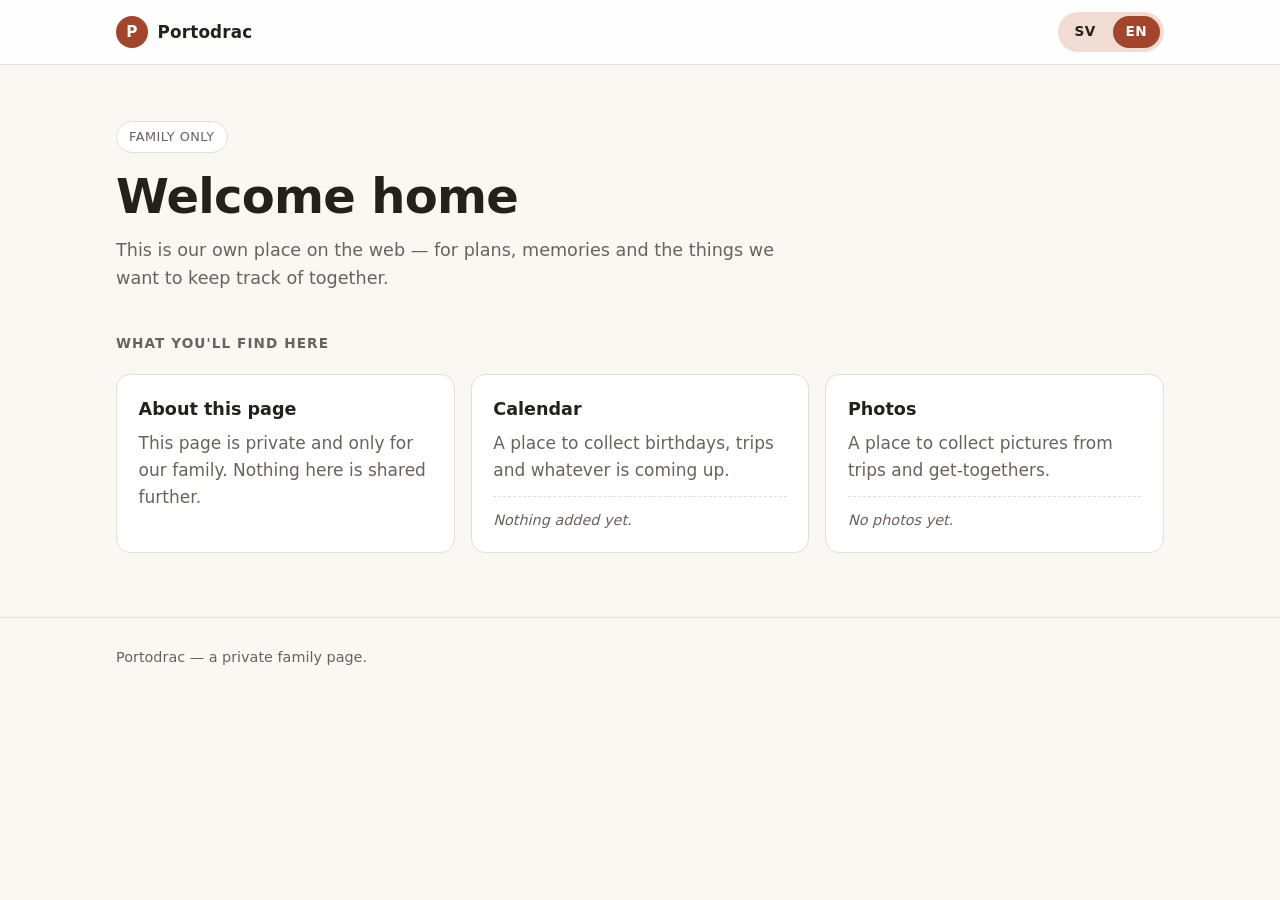
==== site/index.html @ 431704b5 "Skydda sajten med lösenordsinloggning via Netlify Flyttar sajten till site/ så att publiceringsmappe" ====
<!DOCTYPE html>
<html lang="sv">
<head>
  <meta charset="utf-8">
  <meta name="viewport" content="width=device-width, initial-scale=1">
  <meta name="robots" content="noindex, nofollow">
  <title>Portodrac</title>
  <meta name="description" content="Privat sida för familjen.">
  <link rel="stylesheet" href="css/style.css">
</head>
<body>
  <a class="skip-link" href="#main" data-i18n="a11y.skip">Hoppa till innehåll</a>

  <header class="site-header">
    <div class="wrap header-inner">
      <a class="brand" href="./">
        <span class="brand-mark" aria-hidden="true">P</span>
        <span class="brand-name">Portodrac</span>
      </a>

      <nav class="lang-switch" aria-label="Språk / Language">
        <button type="button" class="lang-btn" data-lang="sv" aria-pressed="true">SV</button>
        <button type="button" class="lang-btn" data-lang="en" aria-pressed="false">EN</button>
      </nav>
    </div>
  </header>

  <main id="main">
    <section class="hero wrap">
      <p class="badge" data-i18n="hero.badge">Endast för familjen</p>
      <h1 data-i18n="hero.title">Välkommen hem</h1>
      <p class="lead" data-i18n="hero.lead">Det här är vår egen plats på nätet — för planer, minnen och sådant vi vill hålla reda på tillsammans.</p>
    </section>

    <section class="cards wrap" aria-labelledby="cards-heading">
      <h2 id="cards-heading" class="section-title" data-i18n="sections.title">Det här finns här</h2>

      <article class="card">
        <h3 data-i18n="about.title">Om sidan</h3>
        <p data-i18n="about.text">Sidan är privat och bara till för oss i familjen. Inget här delas vidare.</p>
      </article>

      <article class="card">
        <h3 data-i18n="calendar.title">Kalender</h3>
        <p data-i18n="calendar.text">Här kan vi samla födelsedagar, resor och annat som är på gång.</p>
        <p class="placeholder" data-i18n="calendar.placeholder">Inget inlagt än.</p>
      </article>

      <article class="card">
        <h3 data-i18n="photos.title">Bilder</h3>
        <p data-i18n="photos.text">Här kan vi samla bilder från resor och träffar.</p>
        <p class="placeholder" data-i18n="photos.placeholder">Inga bilder än.</p>
      </article>
    </section>
  </main>

  <footer class="site-footer">
    <div class="wrap">
      <p data-i18n="footer.text">Portodrac — en privat familjesida.</p>
    </div>
  </footer>

  <script src="js/i18n.js"></script>
  <script src="js/main.js"></script>
</body>
</html>
---- site/css/style.css ----
/* Portodrac — privat familjesida. Inga externa typsnitt eller beroenden. */

:root {
  --bg: #fbf7f2;
  --surface: #ffffff;
  --text: #24201c;
  --muted: #6b6259;
  --accent: #a3452b;
  --accent-soft: #f0dcd3;
  --border: #e6ddd4;
  --radius: 14px;
  --wrap: 68rem;
}

@media (prefers-color-scheme: dark) {
  :root {
    --bg: #17130f;
    --surface: #211b16;
    --text: #f2ebe4;
    --muted: #b0a49a;
    --accent: #e98a63;
    --accent-soft: #3a2a22;
    --border: #342b24;
  }
}

*,
*::before,
*::after {
  box-sizing: border-box;
}

html {
  -webkit-text-size-adjust: 100%;
}

body {
  margin: 0;
  background: var(--bg);
  color: var(--text);
  font-family: system-ui, -apple-system, "Segoe UI", Roboto, Helvetica, Arial, sans-serif;
  font-size: 1.0625rem;
  line-height: 1.6;
}

.wrap {
  width: 100%;
  max-width: var(--wrap);
  margin-inline: auto;
  padding-inline: 1.25rem;
}

/* Skiplänk, syns bara vid tangentbordsfokus */
.skip-link {
  position: absolute;
  left: -9999px;
  top: 0;
  background: var(--accent);
  color: #fff;
  padding: 0.6rem 1rem;
  border-radius: 0 0 var(--radius) 0;
  z-index: 10;
}

.skip-link:focus {
  left: 0;
}

/* Header */
.site-header {
  border-bottom: 1px solid var(--border);
  background: color-mix(in srgb, var(--surface) 88%, transparent);
  position: sticky;
  top: 0;
  backdrop-filter: blur(8px);
}

.header-inner {
  display: flex;
  align-items: center;
  justify-content: space-between;
  gap: 1rem;
  min-height: 4rem;
}

.brand {
  display: inline-flex;
  align-items: center;
  gap: 0.6rem;
  color: inherit;
  text-decoration: none;
  font-weight: 650;
  letter-spacing: 0.01em;
}

.brand-mark {
  display: grid;
  place-items: center;
  width: 2rem;
  height: 2rem;
  border-radius: 50%;
  background: var(--accent);
  color: #fff;
  font-size: 0.95rem;
  font-weight: 700;
}

.brand-name {
  font-size: 1.05rem;
}

/* Språkväxlare */
.lang-switch {
  display: inline-flex;
  gap: 0.25rem;
  padding: 0.25rem;
  background: var(--accent-soft);
  border-radius: 999px;
}

.lang-btn {
  appearance: none;
  border: 0;
  background: transparent;
  color: inherit;
  font: inherit;
  font-size: 0.85rem;
  font-weight: 600;
  letter-spacing: 0.04em;
  padding: 0.35rem 0.8rem;
  border-radius: 999px;
  cursor: pointer;
}

.lang-btn[aria-pressed="true"] {
  background: var(--accent);
  color: #fff;
}

.lang-btn:focus-visible,
.brand:focus-visible {
  outline: 3px solid var(--accent);
  outline-offset: 2px;
}

/* Hero */
.hero {
  padding-block: 3.5rem 2.5rem;
}

.badge {
  display: inline-block;
  margin: 0 0 1rem;
  padding: 0.3rem 0.75rem;
  border: 1px solid var(--border);
  border-radius: 999px;
  background: var(--surface);
  color: var(--muted);
  font-size: 0.8rem;
  letter-spacing: 0.04em;
  text-transform: uppercase;
}

.hero h1 {
  margin: 0 0 0.75rem;
  font-size: clamp(2rem, 5vw, 3rem);
  line-height: 1.15;
  letter-spacing: -0.015em;
}

.lead {
  margin: 0;
  max-width: 42rem;
  color: var(--muted);
  font-size: 1.1rem;
}

/* Kort */
.cards {
  display: grid;
  gap: 1rem;
  grid-template-columns: repeat(auto-fit, minmax(16rem, 1fr));
  padding-bottom: 4rem;
}

.section-title {
  grid-column: 1 / -1;
  margin: 0 0 0.25rem;
  font-size: 0.85rem;
  font-weight: 600;
  letter-spacing: 0.08em;
  text-transform: uppercase;
  color: var(--muted);
}

.card {
  background: var(--surface);
  border: 1px solid var(--border);
  border-radius: var(--radius);
  padding: 1.25rem 1.35rem;
}

.card h3 {
  margin: 0 0 0.4rem;
  font-size: 1.1rem;
}

.card p {
  margin: 0;
  color: var(--muted);
}

.placeholder {
  margin-top: 0.75rem !important;
  padding-top: 0.75rem;
  border-top: 1px dashed var(--border);
  font-size: 0.9rem;
  font-style: italic;
}

/* Footer */
.site-footer {
  border-top: 1px solid var(--border);
  padding-block: 1.75rem;
  color: var(--muted);
  font-size: 0.9rem;
}

.site-footer p {
  margin: 0;
}
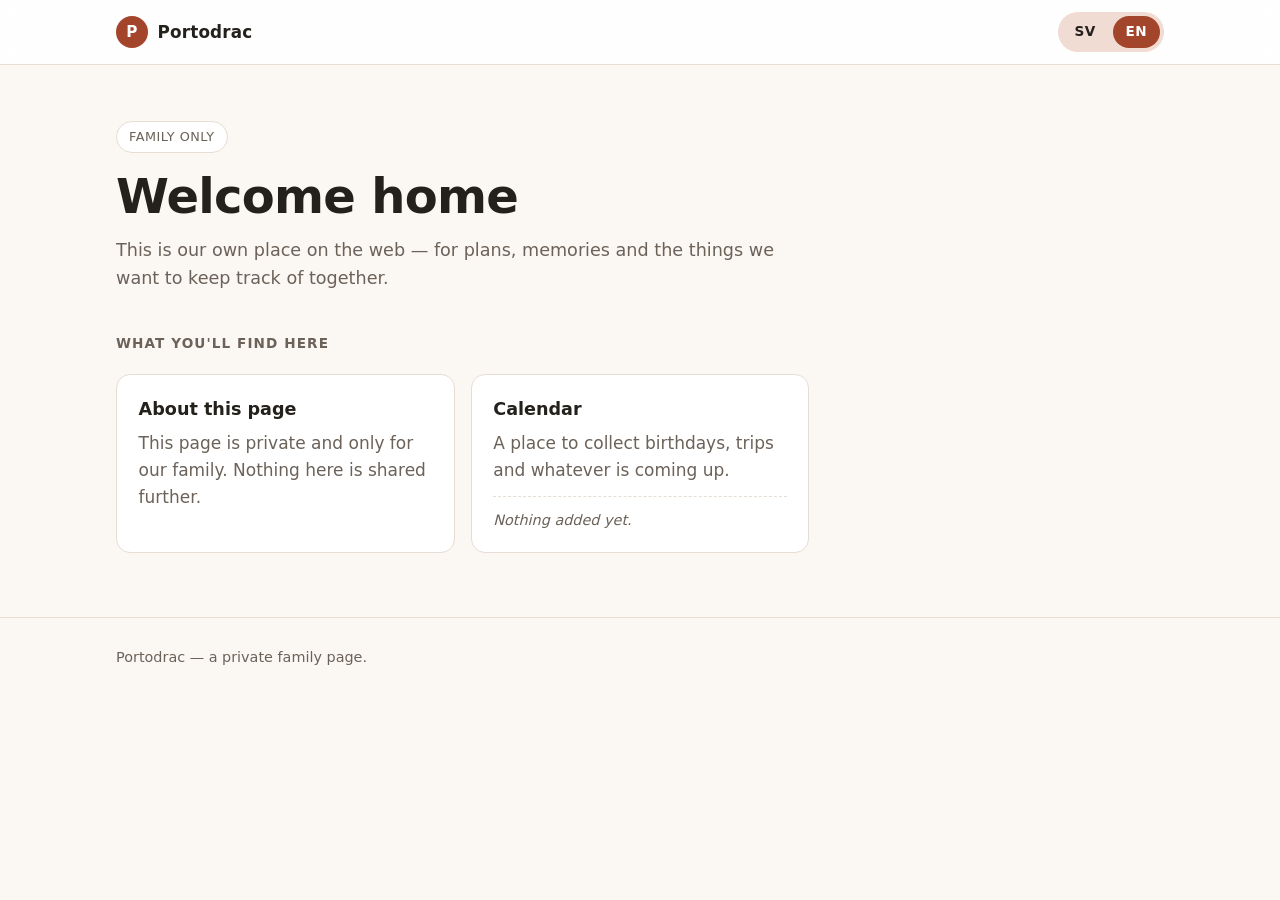
==== commit 4f820139: "Ta bort bildkortet — inga foton publiceras Anders har beslutat att familjens foton inte ska ligga på" ====
--- a/site/index.html
+++ b/site/index.html
@@ -45,12 +45,6 @@
         <p data-i18n="calendar.text">Här kan vi samla födelsedagar, resor och annat som är på gång.</p>
         <p class="placeholder" data-i18n="calendar.placeholder">Inget inlagt än.</p>
       </article>
-
-      <article class="card">
-        <h3 data-i18n="photos.title">Bilder</h3>
-        <p data-i18n="photos.text">Här kan vi samla bilder från resor och träffar.</p>
-        <p class="placeholder" data-i18n="photos.placeholder">Inga bilder än.</p>
-      </article>
     </section>
   </main>
 
